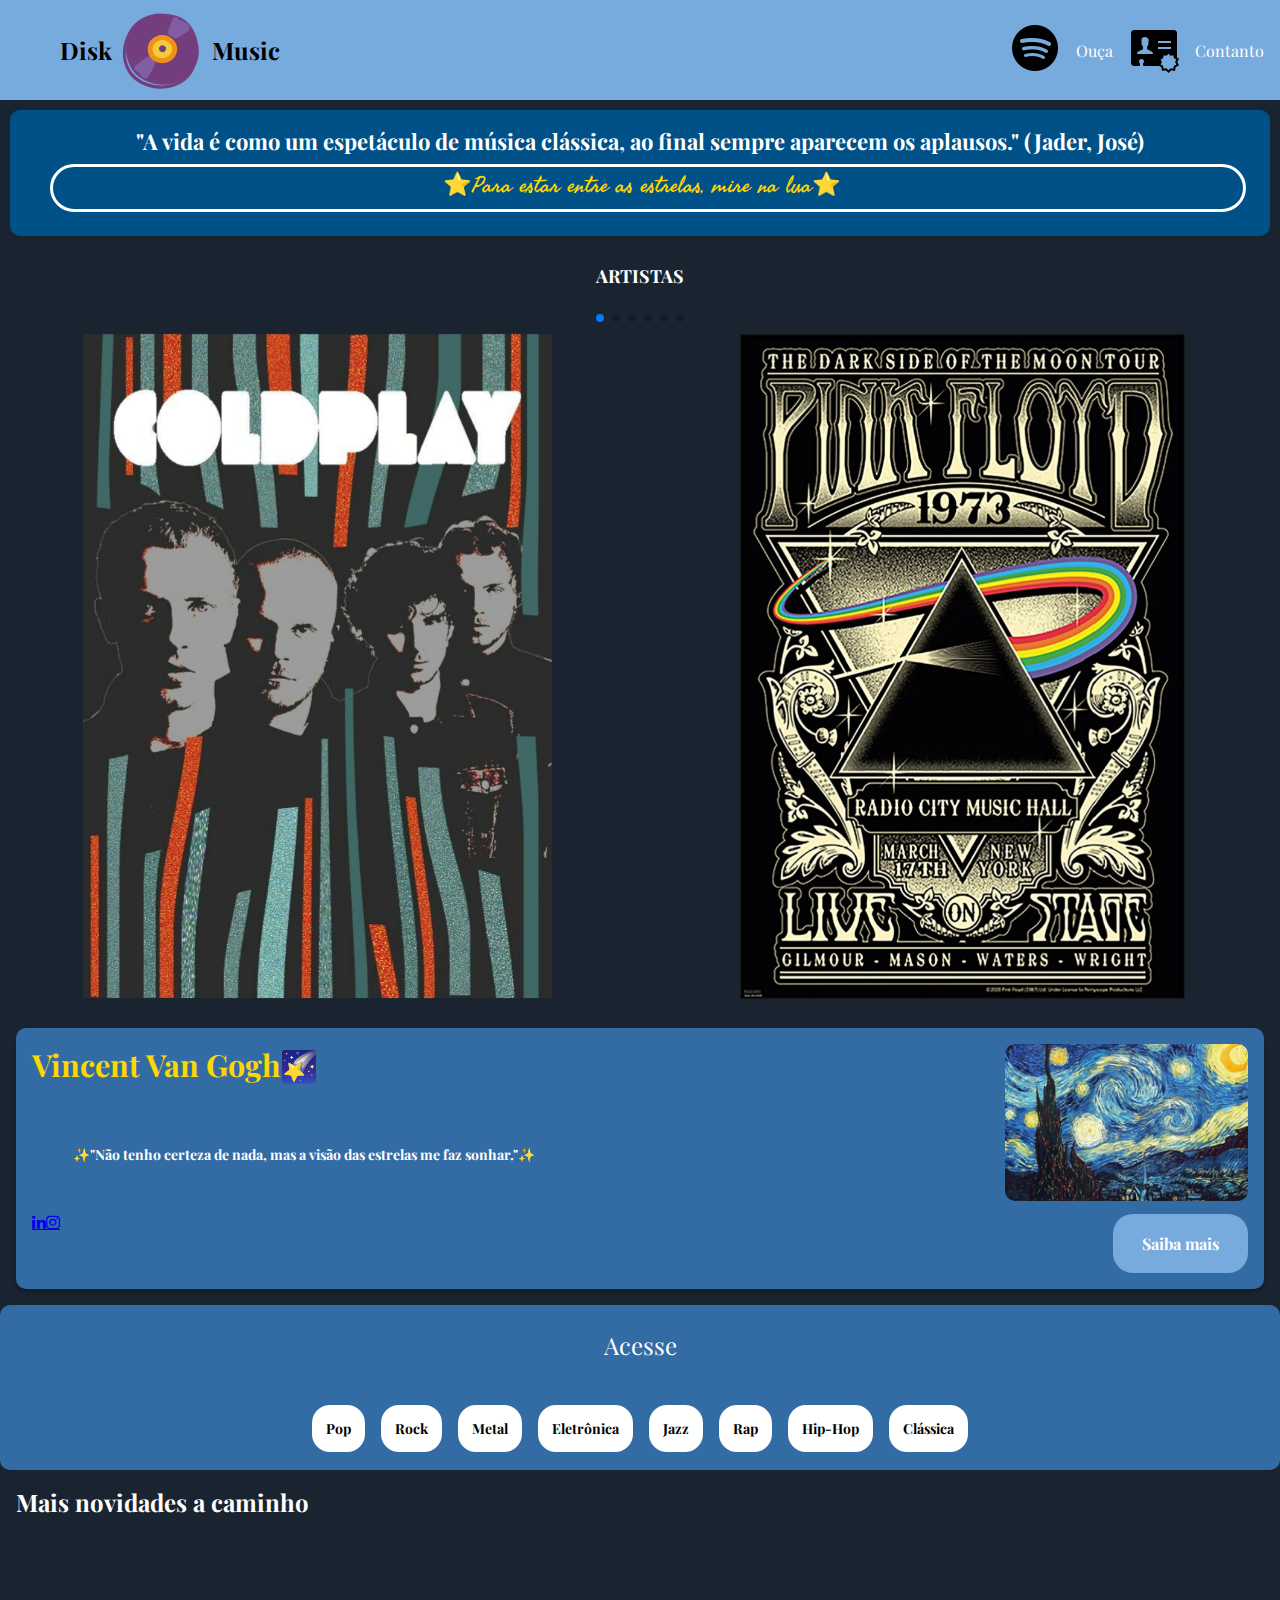
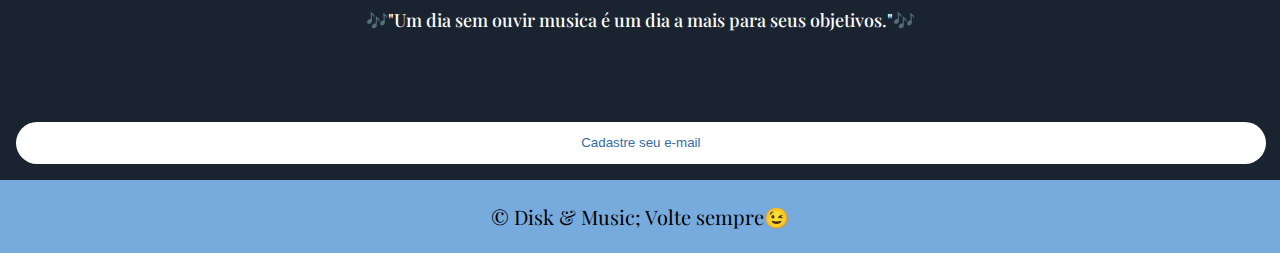
==== index.html @ 0fb6e583 "Add files via upload" ====
<!DOCTYPE html>
    <html lang="en">
    <head>
        <meta charset="UTF-8">
        <meta http-equiv="X-UA-Compatible" content="IE=edge">
        <meta name="viewport" content="width=device-width, initial-scale=1.0">
        <title>Musicistas</title>
        <meta charset="UTF-8">
        <meta name="viewport" content="width=device-width, initial-scale=1.0">
        <link rel="preconnect" href="https://fonts.googleapis.com">
        <link rel="preconnect" href="https://fonts.gstatic.com" crossorigin="">
        <link href="https://fonts.googleapis.com/css2?family=Fasthand&amp;family=Playfair+Display:ital,wght@1,500&amp;display=swap" rel="stylesheet">
        <link rel="stylesheet" href="https://cdn.jsdelivr.net/npm/swiper@10/swiper-bundle.min.css">
        <link rel="stylesheet" href="style.css">
        <link rel="stylesheet" href="https://cdnjs.cloudflare.com/ajax/libs/font-awesome/4.7.0/css/font-awesome.min.css">
        <link href="https://fonts.googleapis.com/css2?family=Fasthand&amp;family=Montserrat:wght@500&amp;family=Playfair+Display:ital,wght@0,400;1,500&amp;display=swap" rel="stylesheet">
        <title>Disk & Musics</title>
    </head>
    <body>
        <header class="cabeçalho">
            <div class="container">
                <input type="checkbox" id="menu" class="container__botao">
                    <span class="cabeçalho__menu-quadriculas container__imagem"></span>
                </label>
                <h2 class="container__titulo"><b class="container__titulo--negrito"></b>Disk</h2>
                </ul>
                    <img src="icons8-gravar-música-100.png" alt="Logo do Site" class="container__imagem">
                    <h2 class="container__titulo"><b class="container__titulo--negrito"></b>Music</h2>
            </div>
   
                <div class="container">
                    <!--esta tag e as demais para colocar as ancoras ou seja os link de direcionamento-->
                    <a href="https://open.spotify.com/playlist/3kkLRFXcmJO4pA5FBEarHe" class="container__link"><img src="icons8-spotify-50.png" alt="minhas compras" class="container__imagem"></a>
                    <p class="container__texto">Ouça</p>
                    <a href="https://www.linkedin.com/in/isaac-fontes-a5031328a/"><img src="icons8-contato-50.png" alt="email" class="container__imagem"></a>
                    <p class="container__texto">Contanto</p>
                </div>
        </header>    
        <section class="banner">
        
            <h2 class="banner__titulo">"A vida é como um espetáculo de música clássica, ao final sempre aparecem os aplausos."  (Jader, José)</h2>
            <input type="search" class="banner__pesquisa" placeholder="⭐Para estar entre as estrelas, mire na lua⭐">
            
        </section>
        <section class="carrossel">
            <h2 class="carrossel__titulo"> Artistas</h2>
            <div class="carrossel__container"> 
            <div class="swiper swiper-initialized swiper-horizontal swiper-backface-hidden">
            <div class="swiper-pagination swiper-pagination-bullets swiper-pagination-horizontal"><span class="swiper-pagination-bullet swiper-pagination-bullet-active" aria-current="true"></span><span class="swiper-pagination-bullet"></span><span class="swiper-pagination-bullet"></span><span class="swiper-pagination-bullet"></span><span class="swiper-pagination-bullet"></span><span class="swiper-pagination-bullet"></span></div><!--comando para fazer a pagina-->
            <div class="swiper-wrapper" id="swiper-wrapper-d53327f2f10d7c148" aria-live="polite">
                <div class="swiper-slide swiper-slide-active" role="group" aria-label="1 / 7" style="width: 202px; margin-right: 10px;"><img class="edite-1" src="cplay pin.jpg" alt="Livro-1"></div>
                <div class="swiper-slide swiper-slide-next" role="group" aria-label="2 / 7" style="width: 202px; margin-right: 10px;"><img class="edite-2" src="Pink Floyd Poster Radio City_. Music Hall, New York" alt="Livro-2"></div>
                <div class="swiper-slide" role="group" aria-label="3 / 7" style="width: 202px; margin-right: 10px;"><img class="edite-3" src="guns n roses pin.jpg" alt="Livro-3"></div>
                <div class="swiper-slide" role="group" aria-label="4 / 7" style="width: 202px; margin-right: 10px;"><img class="edite-4" src="Ride The Lightning Metallica FanArt Album Cover Made by John Moran.jpg" alt="Livro-4"></div>
                <div class="swiper-slide" role="group" aria-label="5 / 7" style="width: 202px; margin-right: 10px;"><img class="edite-5" src="Pin by Foggy Satrio on Simpan Cepat _ Rock band posters, Nirvana, Band posters.jpg" alt="Livro-5"></div>
                <div class="swiper-slide" role="group" aria-label="6 / 7" style="width: 202px; margin-right: 10px;"><img class="edite-6" src="Iron Maiden wallpaper by ImbreaLassza - Download on ZEDGE™ _ bf9f.jpg" alt="Livro-6"></div>
                <div class="swiper-slide" role="group" aria-label="7 / 7" style="width: 202px; margin-right: 10px;"><img class="edite-7" src="beatles.jpg" alt="Livro-7"></div>
            </div>
            <div class="swiper-pagination"></div>
            <div class="swiper-button-prev"></div>
            <div class="swiper-button-next"></div>                                   
            <span class="swiper-notification" aria-live="assertive" aria-atomic="true"></span></div>
        <div class="card">
            <div class="card_descrição">   
                <div class="descrição">
                    <h3 class="descrição__titulo">Vincent Van Gogh🌠</h3>
                    <h2 class="descrição__titulo-livro">Trecho de carta para Theo van Gogh, escrita em 9 de julho de 1888.</h2>
                    <p class="descrição__texto">✨"Não tenho certeza de nada, mas a visão das estrelas me faz sonhar."✨</p>
                </div> 
                <img src="Van-Gogh.ico" class="descrição__imagem" alt="Cartão">
            </div>
            <div class="card__botões">
                    <ul class="botões">
                    <a href="https://www.linkedin.com/in/isaac-fontes-a5031328a/" class="fa fa-linkedin"></a>
                    <a href="https://www.instagram.com/f0ntestp/" class="fa fa-instagram"></a>
                    </ul>
                    <a href="https://www.ebiografia.com/van_gogh/" class="botões__ancora">Saiba mais</a>
                </div>
            </div>
        </div>
        </section>
        <section class="topicos">
            <h2 class="topicos__titulos">Acesse</h2>
            <ul class="topicos__listas">
                <ul class="topicos__itens">
                    <a href="https://www.youtube.com/@MichaelJackson" class="topicos__link">Pop</a>
                </ul>
                <ul class="topicos__itens">
                    <a href="https://www.youtube.com/channel/UCY2qt3dw2TQJxvBrDiYGHdQ" class="topicos__link">Rock</a>
                </ul>
                <ul class="topicos__itens">
                    <a href="https://www.youtube.com/@metallica" class="topicos__link">Metal</a>
                </ul>
                <ul class="topicos__itens">
                    <a href="https://www.youtube.com/@MartinGarrix" class="topicos__link">Eletrônica</a>
                </ul>
                <ul class="topicos__itens">
                    <a href="https://www.youtube.com/@GregoryPorterMusic" class="topicos__link">Jazz</a>
                </ul>
                <ul class="topicos__itens">
                    <a href="https://www.youtube.com/channel/UC-OO324clObi3H-U0bP77dw" class="topicos__link">Rap</a> 
                </ul>
                <ul class="topicos__itens">
                    <a href="https://www.youtube.com/channel/UC-OO324clObi3H-U0bP77dw" class="topicos__link">Hip-Hop</a>
                </ul>
                <ul class="topicos__itens">
                    <a href="https://www.youtube.com/channel/UCnsAooIr-Dsr8zJOCSadQcA" class="topicos__link">Clássica</a>
                </ul>
            </ul>
        </section>
        <section class="contato">
            <div class="contato__descrição">
                <h2 class="contato__titulo">Mais novidades a caminho</h2>
                <p class="contato__texto">🎶"Um dia sem ouvir musica é um dia a mais para seus objetivos."🎶</p>
            </div>
            <input type="email" placeholder="Cadastre seu e-mail" class="contato__email" id="email">
        </section>
            <footer class="rodape">
                <div class="rodape_text">
                    <p>  &copy; Disk & Music; Volte sempre😉</p>
                    </div>
            </footer>

        <script src="https://cdn.jsdelivr.net/npm/swiper@10/swiper-bundle.min.js"></script>
            <script>
                const swiper = new Swiper('.swiper',{
                spaceBetween: 10,
                slidesPerView: 2, 
                pagination: {
                    el:'.swiper-pagination',
                    type:'bullets',
                },
                });
            </script>
    </body>
    </html>
---- style.css ----
@import url("styles/header.css");
@import url("styles/banner.css");
@import url("styles/carrossel.css");

:root{
    --cor-de--fundo: #9dbedd;
    --cor-do-menu: #77aadd;
    --titulo: #ffffff;
    --cor-do-menu-fundo: #336ca5;
    --link-1: #ffffff;
    --link-2: #F0E68C;
    --link-3: #98FB98;
    --fonte-principal:"Fasthand"

}
*{
    margin: 0;
    padding: 0;
}
body{
    background-color: #1a2431;
    font-family: 'Playfair Display', serif;
    font-size: 16px;
    font-weight: 400;
}
.cabeçalho__menu-quadriculas{
    width: 60px;
    height: 60px;
    background-image: url("");
    background-repeat: no-repeat;
    display: inline-block;
    background-position: center;
}
.cabeçalho{
    background-color: var(--cor-do-menu);
    display: flex;
    justify-content: space-between;
    align-items: center;
    position: relative;
    
}
.container{
    display: flex;
    align-items: center;
}
.lista-menu{
    display: none;
    position: absolute;
    top: 80%;
    width: 40vw;
}
.container__botao:checked~.lista-menu{
    display: block;
}
.lista-menu__titulo,
.lista-menu__item{
    padding: 1em;
    background-color: var(--cor-do-menu-fundo);
    text-transform: uppercase;
}
.lista-menu__titulo{
    background-color: var(--titulo);
    -webkit-text-fill-clip: var(--titulo);
    -webkit-text-fill-color: transparent;
    background-clip: text;
}
.lista-menu__link-1{
    color: var(--link-1);
    text-decoration: none;
}
.lista-menu__link-2{
    color: var(--link-2);
    text-decoration: none;
}
.lista-menu__link-3{
    color:var(--link-3);
    text-decoration: none;
}
.container__botao{
    display: none;
}
.topicos{
    background-color: var(--cor-do-menu-fundo);
    text-align: center;
    border-radius: 10px;
}
.topicos__titulos{
    color: rgb(255, 255, 255);
    font-weight: 300;
    padding: 1em 0;
}
.topicos__listas{
    display: flex;
    flex-wrap: wrap;
    justify-content: center;
}
.topicos__link{
    color: black;
    text-decoration: none;
    padding: 1em;
    border-radius: 18px;
    background-color: var(--titulo);
    font-size: 14px;
    font-weight: 700;

}
.topicos__itens{
    margin: 2em 0.5em;
    
}
.contato{
    background-color: #1a2431;
    padding: 1em;
    border-bottom: 10%;
}
.contato__titulo, .contato__texto{
    color: white;
}
.contexto__titulo{
    font-size: 18px;
    font-weight: 500;
    
}
.contato__texto{
    font-weight: 500;
    margin: 5em 0;
    text-align: center;
    font-size: 18px;
}
.contato__email{
    padding: 1em;
    border: 1px solid var(--color-do-menu-fundo);
    border-radius: 24px;
    width: 98%;
}
.contato__email::placeholder{
    font-family: var(---fonte-principal);
    color: var(--cor-do-menu-fundo);
    text-align: center;
    color: var(--cor-do-menu-fundo);
}
.carrossel__titulo{
    color: var(--link-1);
    text-align: center;
    text-transform: uppercase;
    background-color: var(--cor-de-fundo);
    font-size: 18px;
    font-weight: 700;
    padding: 1em 0 0.5em 0 ;
}
.swiper-wrapper{
    text-align: center;
    width: 100%;

}
.swiper-button-prev,
.swiper-button-next{
    display: none;

}
.swiper-pagination{
    position: initial;
    margin: 0.5em 0;
}
.card_descrição{
    display: flex;
    justify-content: space-between;
    margin-bottom: 0.5em;
    color: white;
    font-size: 26px;
}
.card__botões{
    display: flex;
    justify-content: space-between;
}
.botões{
    display:flex;
}
.card{
    background: #336ca5;
    box-shadow: 0px 4px 4px rgb(0, 0, 0, 0.25);
    border-radius: 10px;
    margin: 1em;
    padding: 1em;
    
}
.descrição__titulo{
    color: gold;
    font-weight: 700;
}
.descrição__titulo-livro{
    color: var(--cor-do-menu-fundo);
    font-weight: 700;
    font-size: 18px;
    margin: 1em 0 ;

}
.descrição__texto{
    font-size: 14px;
    font-weight: 700;
    text-align: center;
}
.descrição__imagem {
    max-width: 20%;
}
.botões__itens{
    margin:0 0.5em;
}
.botões__ancora{
    background-color: var(--cor-do-menu);
    color: var(--titulo);
    padding: 1.2em 1.8em;
    border-radius: 20px;
    text-decoration: none;
    font-weight: 700;
}
.descrição__imagem{
    border-radius: 10px;
}

.banner{
    background: #005187;
    color: white;
    text-align: center;
    padding: 1em 2em;
    margin: 10px;
    border-radius: 10px;
}
.banner__titulo{
    font-size: 22px;
    font-weight: 700;
}
.banner__pesquisa{
    background-color: transparent;
    border: 3px solid rgb(255, 255, 255);
    color: gold;
    border-radius: 24px;
    width: 100%;
    padding: 1em;
    margin: 8px;
}
.banner__pesquisa::placeholder{
    font-family: var(--fonte-principal);
    font-size: 23px;
    font-weight: 400;
    text-align: center;
    color: gold;
    background:url()no-repeat;
    background-position: 1em;
}
.container__texto {
    color: white;
    font-weight: 300;
    margin: 0;
    padding: 1em;
}
.rodape {
    background-color: var(--cor-do-menu);
    padding: 13px 0;
   
    
}

.rodape_text {
    margin: 10px;
    font-size: 20px;
    color: #000000;
    text-align: center;
}
.edite-1{
    width: 74%;
}
.edite-2    {
    width: 70%;
}
.edite-3 {
    width: 59%;
    
}
.edite-4 {
    width: 59%;
}
.edite-5 { 
    width: 52%;
}

.edite-6 {
    width: 62%;
}
.edite-7 {
    width: 74%;
}
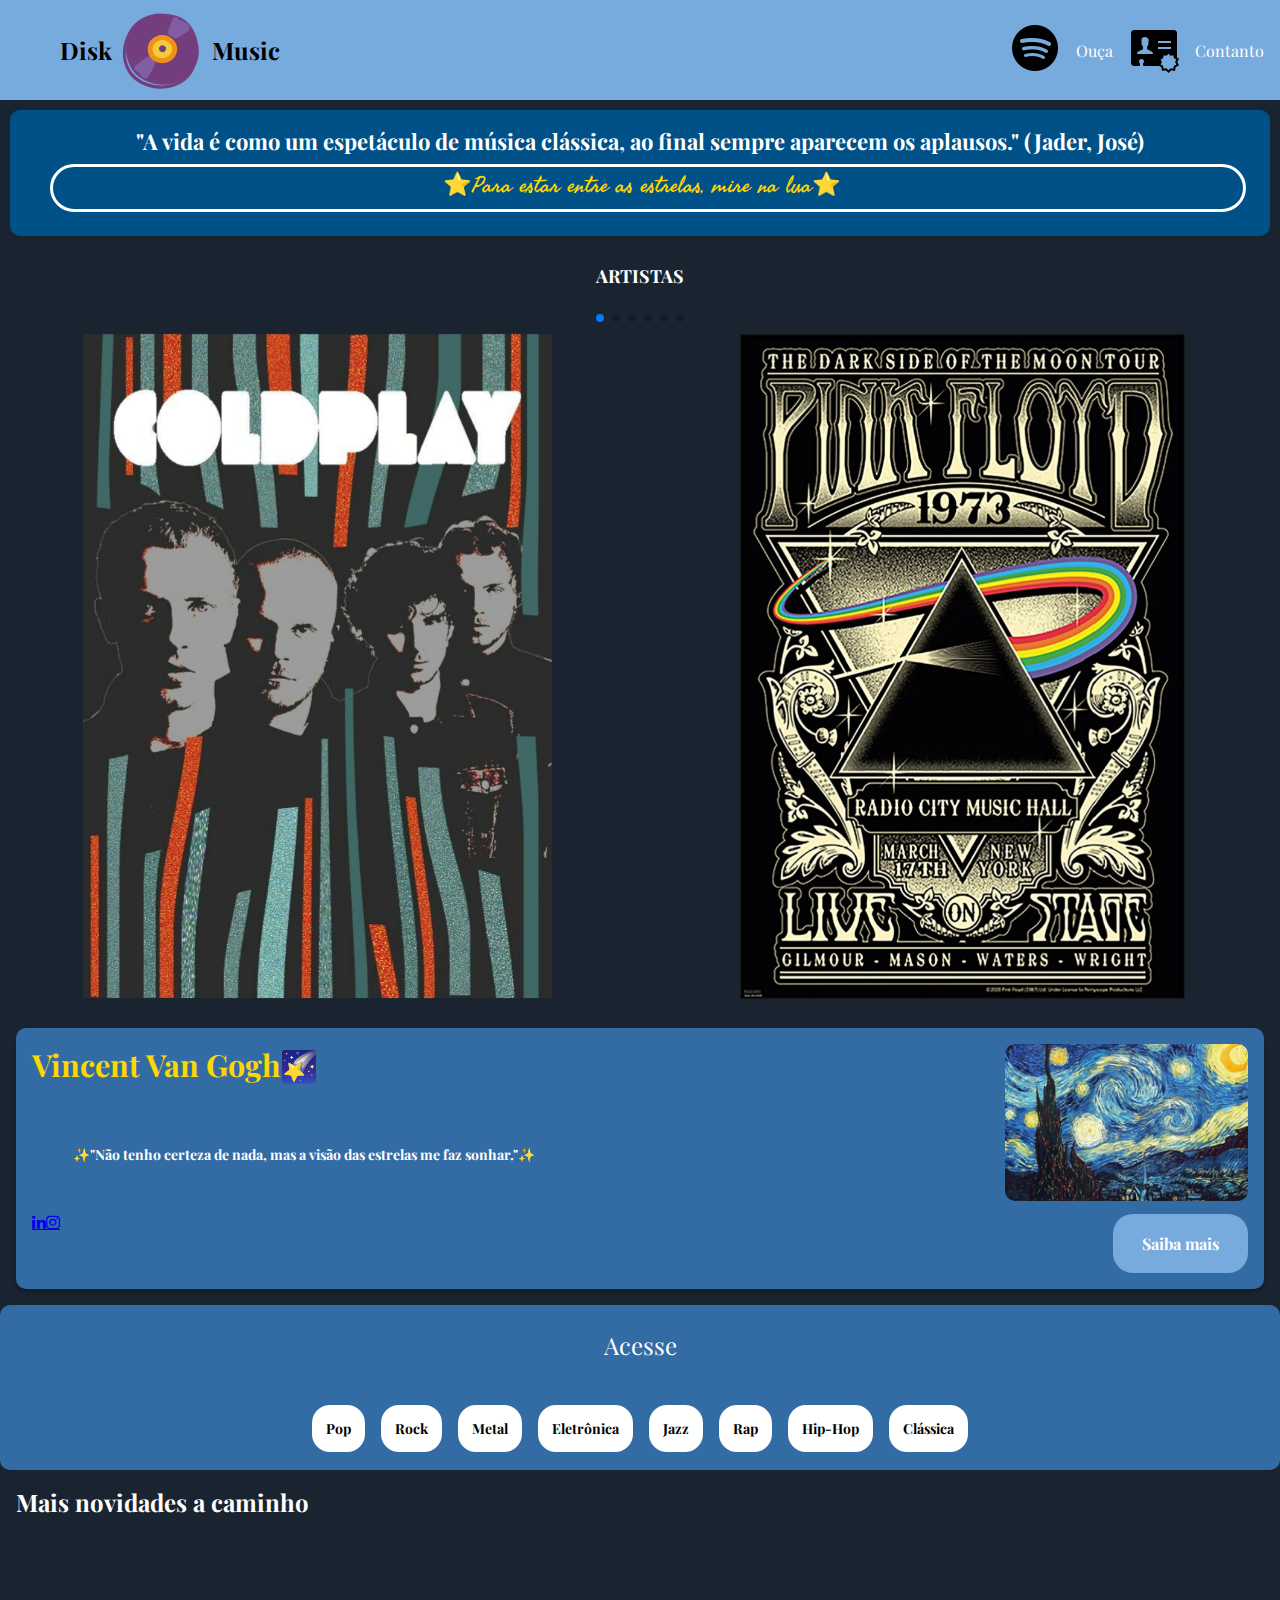
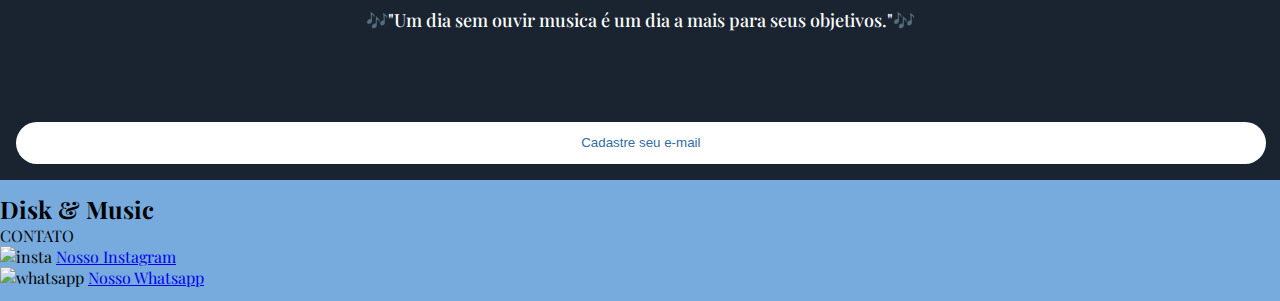
==== commit 61304507: "Update index.html" ====
--- a/index.html
+++ b/index.html
@@ -115,12 +115,22 @@
             </div>
             <input type="email" placeholder="Cadastre seu e-mail" class="contato__email" id="email">
         </section>
+        <div>
             <footer class="rodape">
-                <div class="rodape_text">
-                    <p>  &copy; Disk & Music; Volte sempre😉</p>
+                <h2 class="rodape_titulo">Disk & Music</h2>
+                <ul class="lista-rodape">
+                    <li class="lista-rodape_titulo">CONTATO</li>
+                    <li class="lista-rodape_itens">
+                        <img src="https://img.icons8.com/color/48/instagram-new--v2.png" alt="insta">
+                        <a href="https://www.instagram.com/cristianom_6/" class="lista-rodape__link">Nosso Instagram</a>
+                    </li>   
+                    <li class="lista-rodape_itens">
+                        <img src="https://img.icons8.com/color/48/whatsapp--v1.png" alt="whatsapp">
+                        <a href="xd" class="lista-rodape__link">Nosso Whatsapp</a>
+                    </li>
                     </div>
             </footer>
-
+        </div>
         <script src="https://cdn.jsdelivr.net/npm/swiper@10/swiper-bundle.min.js"></script>
             <script>
                 const swiper = new Swiper('.swiper',{
@@ -133,4 +143,4 @@
                 });
             </script>
     </body>
-    </html>+    </html>
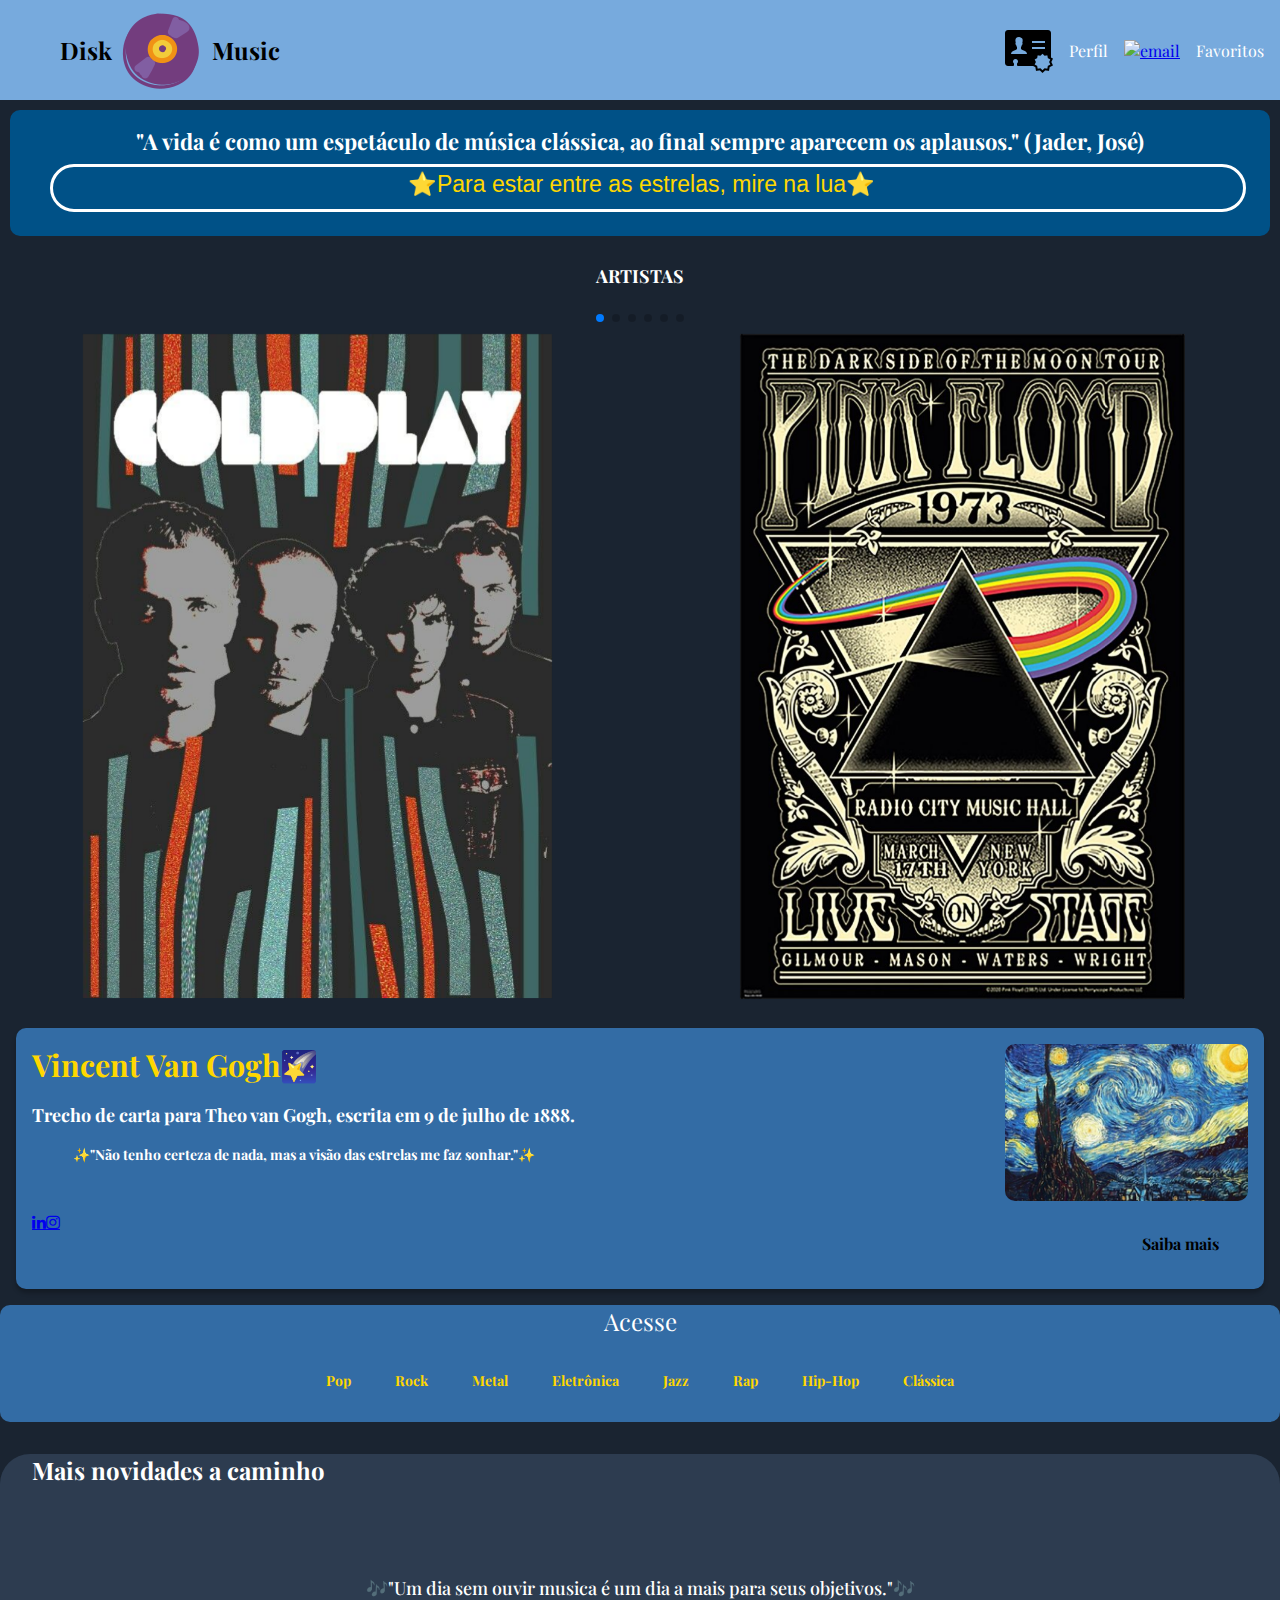
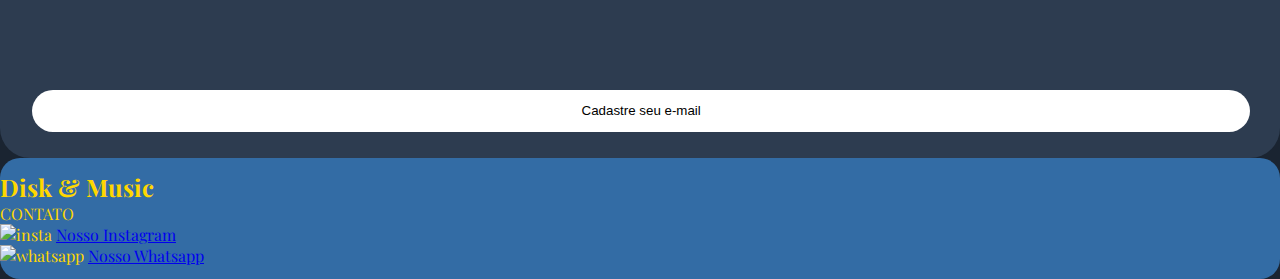
==== commit f4ae7c94: "Update index.html 31/10" ====
--- a/index.html
+++ b/index.html
@@ -30,10 +30,10 @@
    
                 <div class="container">
                     <!--esta tag e as demais para colocar as ancoras ou seja os link de direcionamento-->
-                    <a href="https://open.spotify.com/playlist/3kkLRFXcmJO4pA5FBEarHe" class="container__link"><img src="icons8-spotify-50.png" alt="minhas compras" class="container__imagem"></a>
-                    <p class="container__texto">Ouça</p>
-                    <a href="https://www.linkedin.com/in/isaac-fontes-a5031328a/"><img src="icons8-contato-50.png" alt="email" class="container__imagem"></a>
-                    <p class="container__texto">Contanto</p>
+                    <a href="pag002.html" class="container__link"><img src="icons8-contato-50.png" alt="minhas compras" class="container__imagem"></a>
+                    <p class="container__texto">Perfil</p>
+                    <a href="https://www.linkedin.com/in/isaac-fontes-a5031328a/"><img src="icons8-estrela-bahai-50.png" alt="email" class="container__imagem"></a>
+                    <p class="container__texto">Favoritos</p>
                 </div>
         </header>    
         <section class="banner">
--- a/style.css
+++ b/style.css
@@ -1,6 +1,11 @@
 @import url("styles/header.css");
 @import url("styles/banner.css");
 @import url("styles/carrossel.css");
+@import url("styles/topicos.css");
+@import url("styles/contato.css");
+@import url("styles/rodape.css");
+
+￼E-mail ou telefone
 
 :root{
     --cor-de--fundo: #9dbedd;
@@ -10,7 +15,8 @@
     --link-1: #ffffff;
     --link-2: #F0E68C;
     --link-3: #98FB98;
-    --fonte-principal:"Fasthand"
+    --fonte-principal:"Fasthand";
+    --fonte-secundaria:"Montserrat";
 
 }
 *{
@@ -32,7 +38,7 @@
     background-position: center;
 }
 .cabeçalho{
-    background-color: var(--cor-do-menu);
+    background-color: #77aadd;
     display: flex;
     justify-content: space-between;
     align-items: center;
@@ -80,22 +86,23 @@
     display: none;
 }
 .topicos{
-    background-color: var(--cor-do-menu-fundo);
+    background-color: #336ca5;
     text-align: center;
     border-radius: 10px;
 }
 .topicos__titulos{
-    color: rgb(255, 255, 255);
+    color: white;
     font-weight: 300;
-    padding: 1em 0;
+    
 }
 .topicos__listas{
     display: flex;
     flex-wrap: wrap;
     justify-content: center;
+
 }
 .topicos__link{
-    color: black;
+    color: gold;
     text-decoration: none;
     padding: 1em;
     border-radius: 18px;
@@ -107,11 +114,15 @@
 .topicos__itens{
     margin: 2em 0.5em;
     
+    
 }
 .contato{
-    background-color: #1a2431;
-    padding: 1em;
-    border-bottom: 10%;
+    background-color: #2d3c50;
+    padding: 0 2em;
+    margin-top: 2em;
+    border-bottom: 40%;
+    border-color: white;
+    border-radius:30px;
 }
 .contato__titulo, .contato__texto{
     color: white;
@@ -132,6 +143,7 @@
     border: 1px solid var(--color-do-menu-fundo);
     border-radius: 24px;
     width: 98%;
+    margin-bottom: 2em;
 }
 .contato__email::placeholder{
     font-family: var(---fonte-principal);
@@ -140,7 +152,7 @@
     color: var(--cor-do-menu-fundo);
 }
 .carrossel__titulo{
-    color: var(--link-1);
+    color: white;
     text-align: center;
     text-transform: uppercase;
     background-color: var(--cor-de-fundo);
@@ -255,8 +267,10 @@
     padding: 1em;
 }
 .rodape {
-    background-color: var(--cor-do-menu);
+    background-color: #336ca5;
     padding: 13px 0;
+    border-radius: 20px;
+    color: gold;
    
     
 }
@@ -264,7 +278,7 @@
 .rodape_text {
     margin: 10px;
     font-size: 20px;
-    color: #000000;
+    color: white;
     text-align: center;
 }
 .edite-1{
